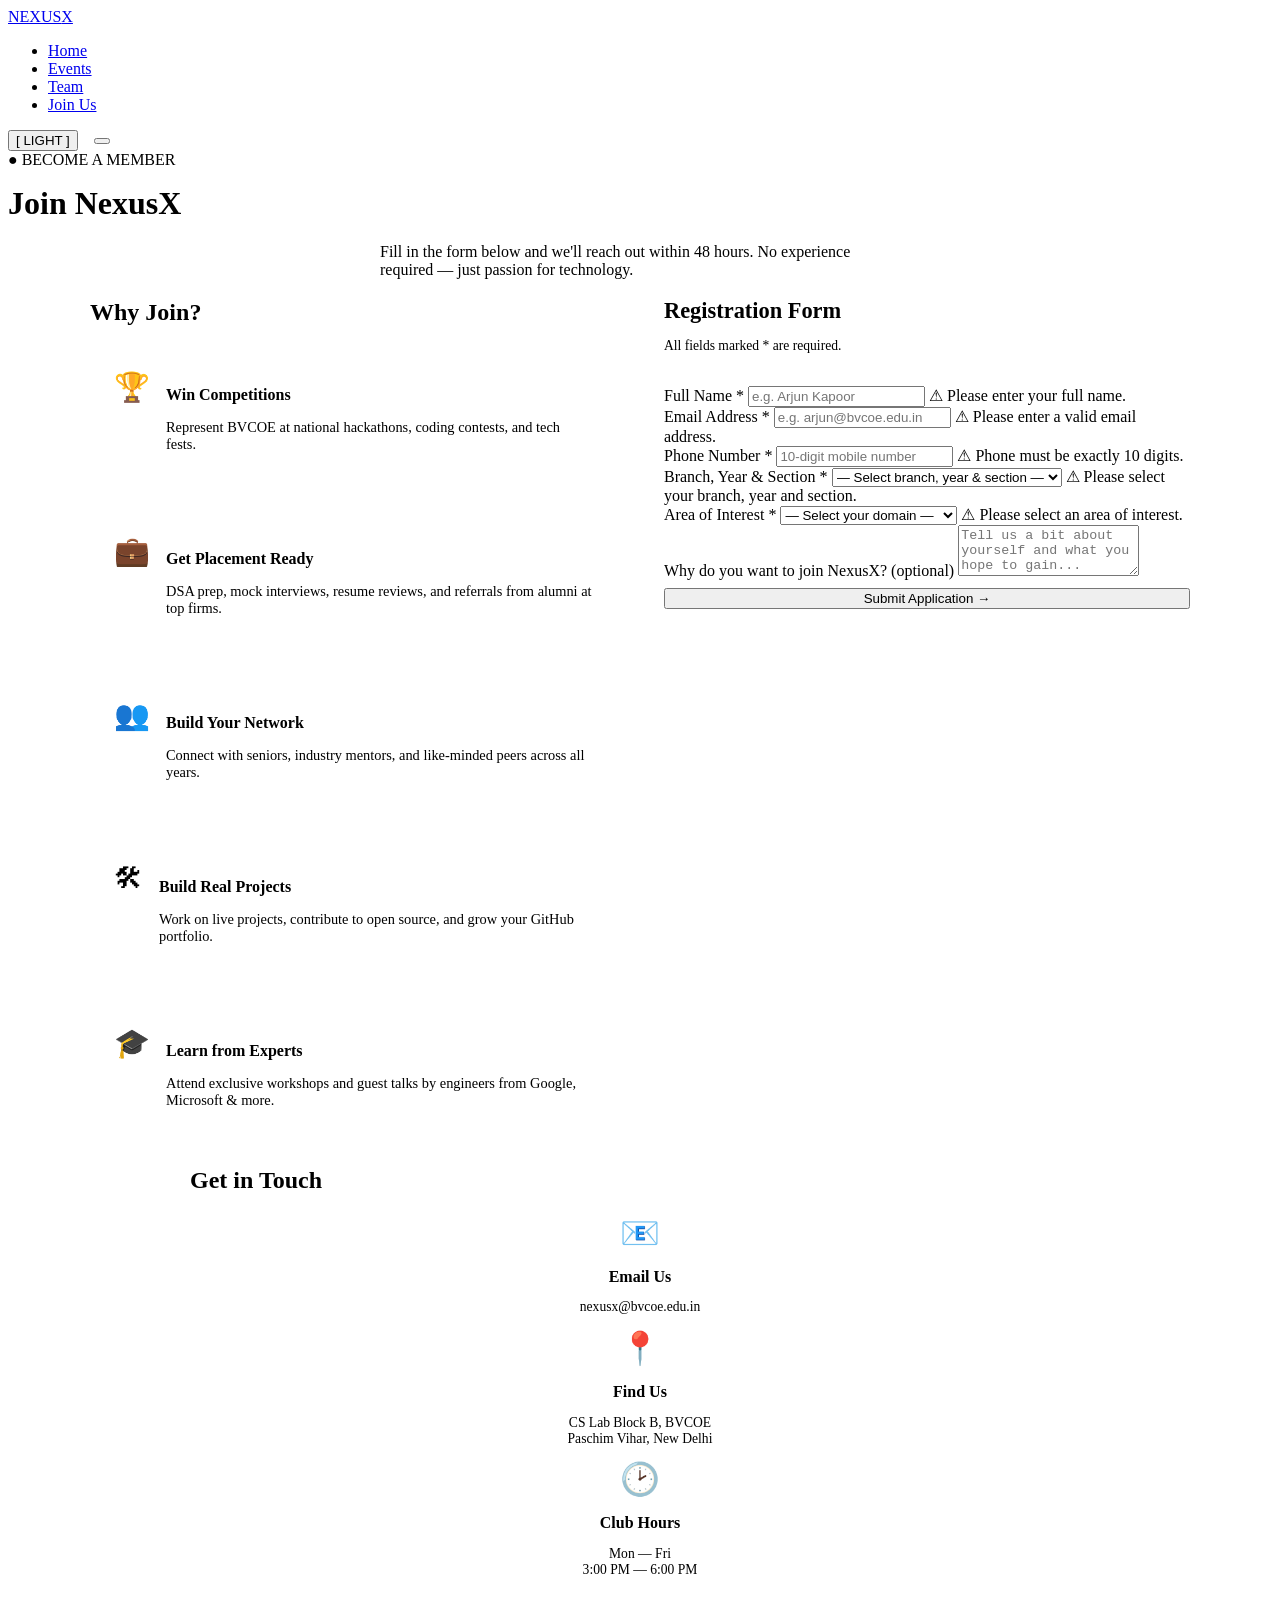
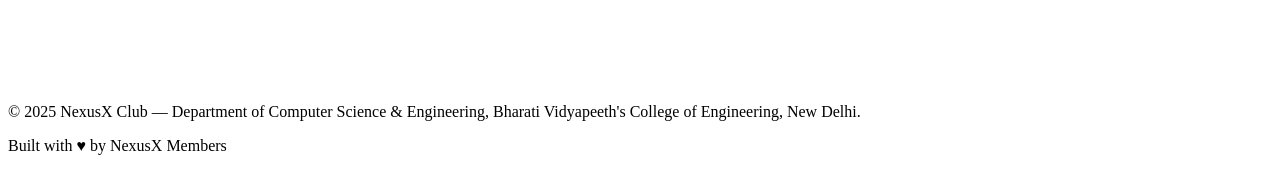
==== contact.html @ bff65c7a "Add files via upload" ====
<!DOCTYPE html>
<html lang="en">
<head>
  <meta charset="UTF-8" />
  <meta name="viewport" content="width=device-width, initial-scale=1.0" />
  <title>Join Us — NexusX Club | BVCOE</title>
  <link rel="stylesheet" href="css/style.css" />
</head>
<body>

  <!-- ========== NAVBAR ========== -->
  <nav class="navbar">
    <div class="nav-container">
      <a href="index.html" class="nav-logo">NEXUS<span style="color:var(--accent-purple)">X</span></a>

      <ul class="nav-links" id="navLinks">
        <li><a href="index.html">Home</a></li>
        <li><a href="events.html">Events</a></li>
        <li><a href="team.html">Team</a></li>
        <li><a href="contact.html" class="active">Join Us</a></li>
      </ul>

      <div style="display:flex; align-items:center; gap:1rem;">
        <button class="theme-toggle" id="themeToggle" onclick="toggleTheme()">[ LIGHT ]</button>
        <button class="hamburger" id="hamburger" onclick="toggleMenu()" aria-label="Menu">
          <span></span><span></span><span></span>
        </button>
      </div>
    </div>
  </nav>

  <!-- ========== PAGE HEADER ========== -->
  <div class="page-header">
    <div class="hero-badge">&#9679; BECOME A MEMBER</div>
    <h1 style="margin-top:1rem;">Join <span class="glow-text">NexusX</span></h1>
    <p style="max-width:520px; margin:1rem auto 0;">
      Fill in the form below and we'll reach out within 48 hours.
      No experience required — just passion for technology.
    </p>
  </div>

  <!-- ========== MAIN CONTENT ========== -->
  <section class="section">
    <div style="display:grid; grid-template-columns:1fr 1fr; gap:3rem;
                align-items:start; max-width:1100px; margin:0 auto;">

      <!-- LEFT: Info cards -->
      <div>
        <div class="section-title" style="text-align:left;">
          <h2>Why <span class="glow-text">Join?</span></h2>
          <div class="section-divider" style="margin-left:0;"></div>
        </div>

        <div style="display:flex; flex-direction:column; gap:1.2rem;">

          <div class="card reveal" style="display:flex; gap:1rem; align-items:flex-start; padding:1.5rem;">
            <div style="font-size:1.8rem; flex-shrink:0;">&#127942;</div>
            <div>
              <h3 style="color:var(--accent-cyan); font-size:1rem; margin-bottom:4px;">Win Competitions</h3>
              <p style="font-size:0.9rem;">Represent BVCOE at national hackathons, coding contests, and tech fests.</p>
            </div>
          </div>

          <div class="card reveal" style="display:flex; gap:1rem; align-items:flex-start; padding:1.5rem;">
            <div style="font-size:1.8rem; flex-shrink:0;">&#128188;</div>
            <div>
              <h3 style="color:var(--accent-purple); font-size:1rem; margin-bottom:4px;">Get Placement Ready</h3>
              <p style="font-size:0.9rem;">DSA prep, mock interviews, resume reviews, and referrals from alumni at top firms.</p>
            </div>
          </div>

          <div class="card reveal" style="display:flex; gap:1rem; align-items:flex-start; padding:1.5rem;">
            <div style="font-size:1.8rem; flex-shrink:0;">&#128101;</div>
            <div>
              <h3 style="color:var(--accent-green); font-size:1rem; margin-bottom:4px;">Build Your Network</h3>
              <p style="font-size:0.9rem;">Connect with seniors, industry mentors, and like-minded peers across all years.</p>
            </div>
          </div>

          <div class="card reveal" style="display:flex; gap:1rem; align-items:flex-start; padding:1.5rem;">
            <div style="font-size:1.8rem; flex-shrink:0;">&#128736;</div>
            <div>
              <h3 style="color:var(--accent-cyan); font-size:1rem; margin-bottom:4px;">Build Real Projects</h3>
              <p style="font-size:0.9rem;">Work on live projects, contribute to open source, and grow your GitHub portfolio.</p>
            </div>
          </div>

          <div class="card reveal" style="display:flex; gap:1rem; align-items:flex-start; padding:1.5rem;">
            <div style="font-size:1.8rem; flex-shrink:0;">&#127891;</div>
            <div>
              <h3 style="color:var(--accent-purple); font-size:1rem; margin-bottom:4px;">Learn from Experts</h3>
              <p style="font-size:0.9rem;">Attend exclusive workshops and guest talks by engineers from Google, Microsoft & more.</p>
            </div>
          </div>

        </div>
      </div>

      <!-- RIGHT: Registration Form -->
      <div class="reveal">
        <div class="form-wrapper" style="margin:0;">

          <div style="margin-bottom:2rem;">
            <h2 style="font-size:1.4rem; margin-bottom:0.3rem;">
              Registration <span class="glow-text">Form</span>
            </h2>
            <p style="font-size:0.85rem;">All fields marked * are required.</p>
          </div>

          <form id="joinForm" novalidate>

            <!-- Full Name -->
            <div class="form-group">
              <label for="fullName">Full Name *</label>
              <input type="text" id="fullName" placeholder="e.g. Arjun Kapoor" />
              <span class="error-msg" id="err-fullName">&#9888; Please enter your full name.</span>
            </div>

            <!-- Email -->
            <div class="form-group">
              <label for="email">Email Address *</label>
              <input type="email" id="email" placeholder="e.g. arjun@bvcoe.edu.in" />
              <span class="error-msg" id="err-email">&#9888; Please enter a valid email address.</span>
            </div>

            <!-- Phone -->
            <div class="form-group">
              <label for="phone">Phone Number *</label>
              <input type="tel" id="phone" placeholder="10-digit mobile number" maxlength="10" />
              <span class="error-msg" id="err-phone">&#9888; Phone must be exactly 10 digits.</span>
            </div>

            <!-- Branch & Section -->
            <div class="form-group">
              <label for="year">Branch, Year &amp; Section *</label>
              <select id="year">
                <option value="">— Select branch, year &amp; section —</option>

                <optgroup label="CSE">
                  <option value="CSE-1-1">CSE — 1st Year, Section 1</option>
                  <option value="CSE-1-2">CSE — 1st Year, Section 2</option>
                  <option value="CSE-2-1">CSE — 2nd Year, Section 1</option>
                  <option value="CSE-2-2">CSE — 2nd Year, Section 2</option>
                  <option value="CSE-3-1">CSE — 3rd Year, Section 1</option>
                  <option value="CSE-3-2">CSE — 3rd Year, Section 2</option>
                  <option value="CSE-4-1">CSE — 4th Year, Section 1</option>
                  <option value="CSE-4-2">CSE — 4th Year, Section 2</option>
                </optgroup>

                <optgroup label="IT">
                  <option value="IT-1-1">IT — 1st Year, Section 1</option>
                  <option value="IT-1-2">IT — 1st Year, Section 2</option>
                  <option value="IT-2-1">IT — 2nd Year, Section 1</option>
                  <option value="IT-2-2">IT — 2nd Year, Section 2</option>
                  <option value="IT-3-1">IT — 3rd Year, Section 1</option>
                  <option value="IT-3-2">IT — 3rd Year, Section 2</option>
                  <option value="IT-4-1">IT — 4th Year, Section 1</option>
                  <option value="IT-4-2">IT — 4th Year, Section 2</option>
                </optgroup>

                <optgroup label="ECE">
                  <option value="ECE-1-1">ECE — 1st Year, Section 1</option>
                  <option value="ECE-1-2">ECE — 1st Year, Section 2</option>
                  <option value="ECE-2-1">ECE — 2nd Year, Section 1</option>
                  <option value="ECE-2-2">ECE — 2nd Year, Section 2</option>
                  <option value="ECE-3-1">ECE — 3rd Year, Section 1</option>
                  <option value="ECE-3-2">ECE — 3rd Year, Section 2</option>
                  <option value="ECE-4-1">ECE — 4th Year, Section 1</option>
                  <option value="ECE-4-2">ECE — 4th Year, Section 2</option>
                </optgroup>

                <optgroup label="ICE">
                  <option value="ICE-1-1">ICE — 1st Year, Section 1</option>
                  <option value="ICE-1-2">ICE — 1st Year, Section 2</option>
                  <option value="ICE-2-1">ICE — 2nd Year, Section 1</option>
                  <option value="ICE-2-2">ICE — 2nd Year, Section 2</option>
                  <option value="ICE-3-1">ICE — 3rd Year, Section 1</option>
                  <option value="ICE-3-2">ICE — 3rd Year, Section 2</option>
                  <option value="ICE-4-1">ICE — 4th Year, Section 1</option>
                  <option value="ICE-4-2">ICE — 4th Year, Section 2</option>
                </optgroup>

              </select>
              <span class="error-msg" id="err-year">&#9888; Please select your branch, year and section.</span>
            </div>

            <!-- Area of Interest -->
            <div class="form-group">
              <label for="interest">Area of Interest *</label>
              <select id="interest">
                <option value="">— Select your domain —</option>
                <option value="web">Web Development</option>
                <option value="ml">Artificial Intelligence / ML</option>
                <option value="cyber">Cybersecurity</option>
                <option value="cloud">Cloud Computing</option>
                <option value="app">App Development</option>
                <option value="cp">Competitive Programming</option>
                <option value="design">UI/UX Design</option>
                <option value="other">Other / Exploring</option>
              </select>
              <span class="error-msg" id="err-interest">&#9888; Please select an area of interest.</span>
            </div>

            <!-- Why Join -->
            <div class="form-group">
              <label for="message">Why do you want to join NexusX? (optional)</label>
              <textarea id="message" rows="3"
                placeholder="Tell us a bit about yourself and what you hope to gain..."></textarea>
            </div>

            <!-- Submit -->
            <button type="submit" class="btn btn-primary" style="width:100%; margin-top:0.5rem;">
              Submit Application &#8594;
            </button>

          </form>

          <!-- Success Message -->
          <div id="successMsg" style="display:none; text-align:center; padding:2rem 0;">
            <div style="font-size:3rem; margin-bottom:1rem;">&#9989;</div>
            <h3 style="color:var(--accent-green); margin-bottom:0.75rem;">
              Application Received!
            </h3>
            <p style="font-size:0.95rem;">
              Welcome aboard, <strong id="successName"></strong>!
              We'll reach out to your email within 48 hours.
            </p>
            <button onclick="resetForm()" class="btn btn-secondary"
                    style="margin-top:1.5rem;">
              Submit Another
            </button>
          </div>

        </div>
      </div>

    </div>
  </section>

  <!-- ========== CONTACT INFO ========== -->
  <section style="position:relative; z-index:1; padding:0 2rem 6rem;">
    <div style="max-width:900px; margin:0 auto;">
      <div class="section-title reveal">
        <h2>Get in <span class="glow-text">Touch</span></h2>
        <div class="section-divider"></div>
      </div>

      <div class="grid-3">

        <div class="card reveal" style="text-align:center;">
          <div style="font-size:2rem; margin-bottom:0.75rem;">&#128231;</div>
          <h3 style="color:var(--accent-cyan); font-size:1rem; margin-bottom:0.5rem;">Email Us</h3>
          <p style="font-family:var(--font-mono); font-size:0.85rem;">
            nexusx@bvcoe.edu.in
          </p>
        </div>

        <div class="card reveal" style="text-align:center;">
          <div style="font-size:2rem; margin-bottom:0.75rem;">&#128205;</div>
          <h3 style="color:var(--accent-purple); font-size:1rem; margin-bottom:0.5rem;">Find Us</h3>
          <p style="font-family:var(--font-mono); font-size:0.85rem;">
            CS Lab Block B, BVCOE<br />Paschim Vihar, New Delhi
          </p>
        </div>

        <div class="card reveal" style="text-align:center;">
          <div style="font-size:2rem; margin-bottom:0.75rem;">&#128337;</div>
          <h3 style="color:var(--accent-green); font-size:1rem; margin-bottom:0.5rem;">Club Hours</h3>
          <p style="font-family:var(--font-mono); font-size:0.85rem;">
            Mon — Fri<br />3:00 PM — 6:00 PM
          </p>
        </div>

      </div>
    </div>
  </section>

  <!-- ========== FOOTER ========== -->
  <footer>
    <p>
      &copy; 2025 <span>NexusX Club</span> &mdash;
      Department of Computer Science &amp; Engineering,
      Bharati Vidyapeeth's College of Engineering, New Delhi.
    </p>
    <p style="margin-top:0.5rem;">Built with <span>&#9829;</span> by NexusX Members</p>
  </footer>

  <!-- ========== SCRIPTS ========== -->
  <script src="js/script.js"></script>

  <script>

    const emailRegex = /^[^\s@]+@[^\s@]+\.[^\s@]+$/;
    const phoneRegex = /^[0-9]{10}$/;

    function showError(fieldId, errId) {
      document.getElementById(fieldId).classList.add('invalid');
      document.getElementById(errId).classList.add('show');
    }

    function clearError(fieldId, errId) {
      document.getElementById(fieldId).classList.remove('invalid');
      document.getElementById(errId).classList.remove('show');
    }

    /* Live validation */
    ['fullName', 'email', 'phone', 'year', 'interest'].forEach(id => {
      const el = document.getElementById(id);
      el.addEventListener('input',  () => clearError(id, 'err-' + id));
      el.addEventListener('change', () => clearError(id, 'err-' + id));
    });

    /* Only digits in phone */
    document.getElementById('phone').addEventListener('keypress', (e) => {
      if (!/[0-9]/.test(e.key)) e.preventDefault();
    });

    /* Form submit */
    document.getElementById('joinForm').addEventListener('submit', function(e) {
      e.preventDefault();

      const name     = document.getElementById('fullName').value.trim();
      const email    = document.getElementById('email').value.trim();
      const phone    = document.getElementById('phone').value.trim();
      const year     = document.getElementById('year').value;
      const interest = document.getElementById('interest').value;

      let valid = true;

      if (name.length < 2)          { showError('fullName', 'err-fullName'); valid = false; }
      else                           { clearError('fullName', 'err-fullName'); }

      if (!emailRegex.test(email))   { showError('email', 'err-email'); valid = false; }
      else                           { clearError('email', 'err-email'); }

      if (!phoneRegex.test(phone))   { showError('phone', 'err-phone'); valid = false; }
      else                           { clearError('phone', 'err-phone'); }

      if (!year)                     { showError('year', 'err-year'); valid = false; }
      else                           { clearError('year', 'err-year'); }

      if (!interest)                 { showError('interest', 'err-interest'); valid = false; }
      else                           { clearError('interest', 'err-interest'); }

      if (valid) {
        document.getElementById('joinForm').style.display = 'none';
        document.getElementById('successName').textContent = name;
        document.getElementById('successMsg').style.display = 'block';
      }
    });

    /* Reset */
    function resetForm() {
      document.getElementById('joinForm').reset();
      document.getElementById('joinForm').style.display = 'block';
      document.getElementById('successMsg').style.display = 'none';
      ['fullName','email','phone','year','interest'].forEach(id => {
        clearError(id, 'err-' + id);
      });
    }

    /* Scroll Reveal */
    const revealObserver = new IntersectionObserver((entries) => {
      entries.forEach(entry => {
        if (entry.isIntersecting) entry.target.classList.add('visible');
      });
    }, { threshold: 0.1 });

    document.querySelectorAll('.reveal').forEach(el => revealObserver.observe(el));

    /* Responsive layout */
    function checkLayout() {
      const grid = document.querySelector('.section > div[style*="grid-template-columns"]');
      if (!grid) return;
      grid.style.gridTemplateColumns = window.innerWidth < 768 ? '1fr' : '1fr 1fr';
    }

    window.addEventListener('resize', checkLayout);
    checkLayout();

  </script>

</body>
</html>
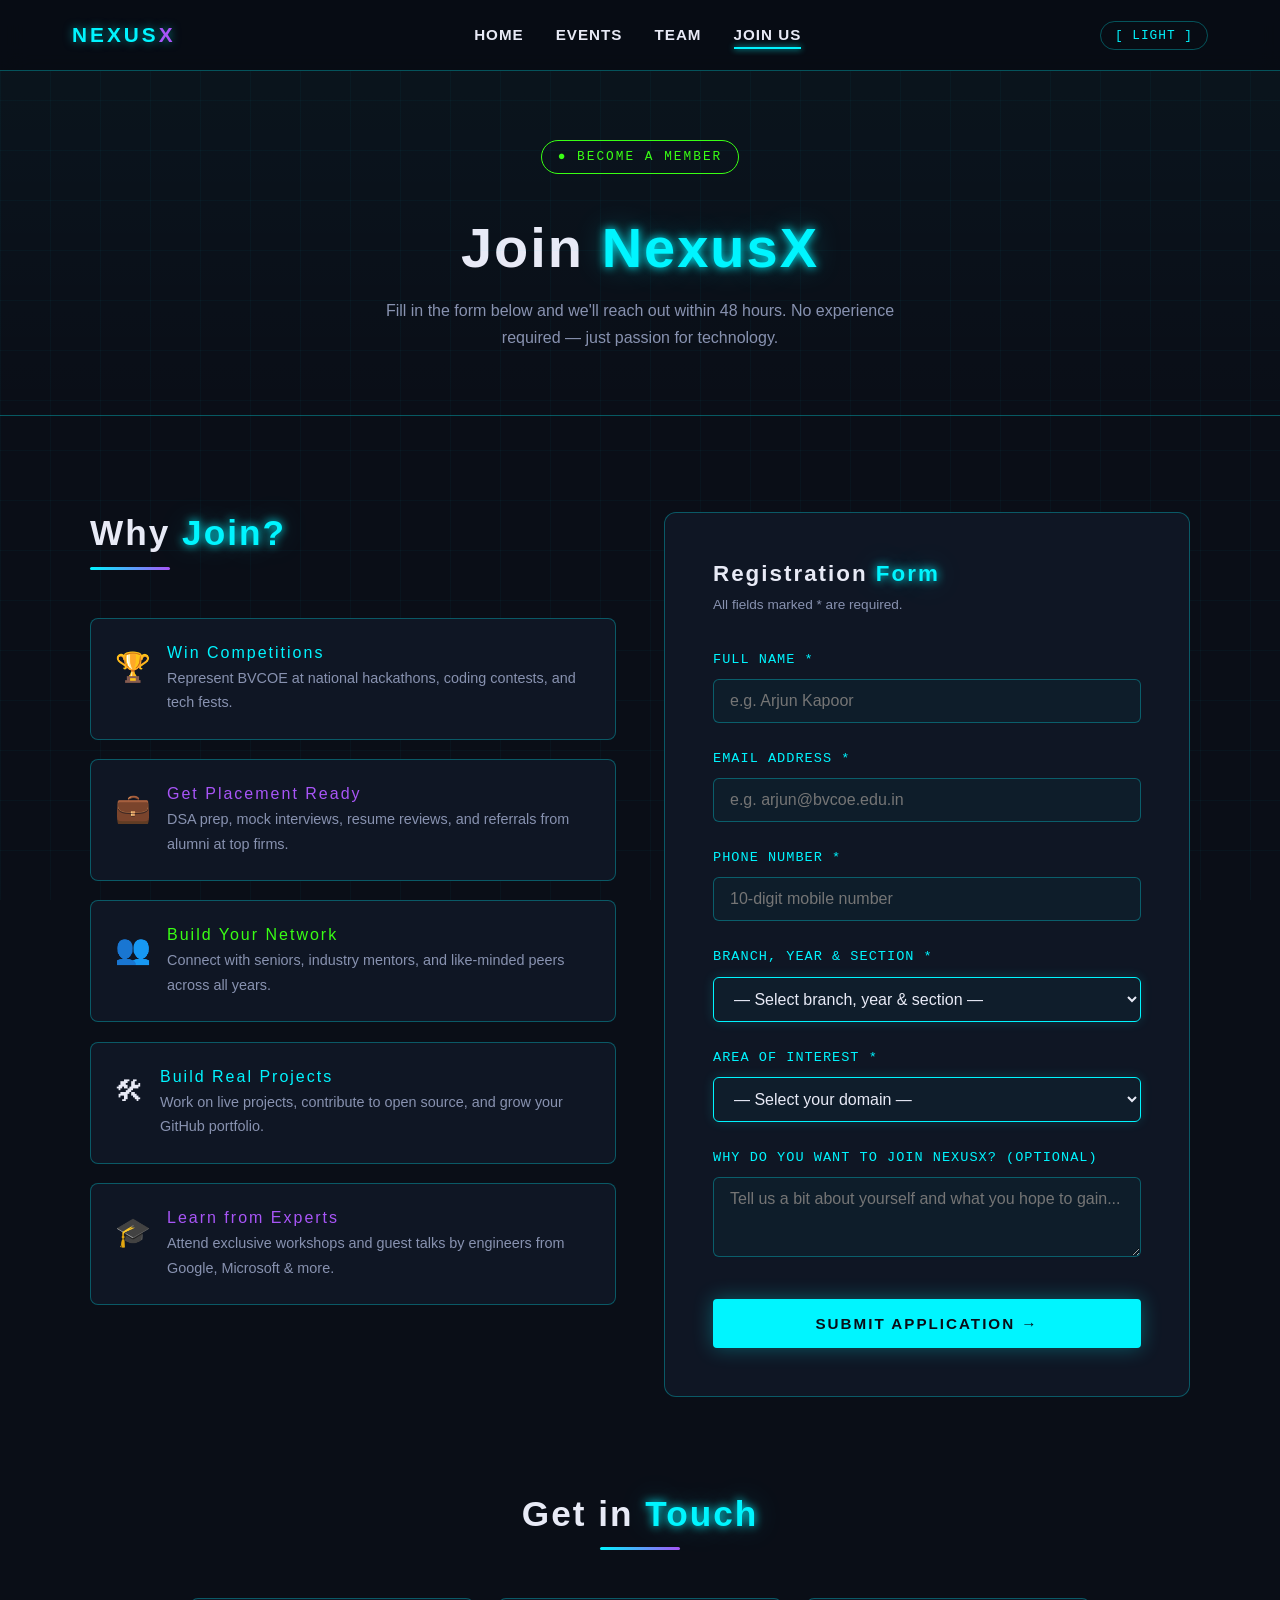
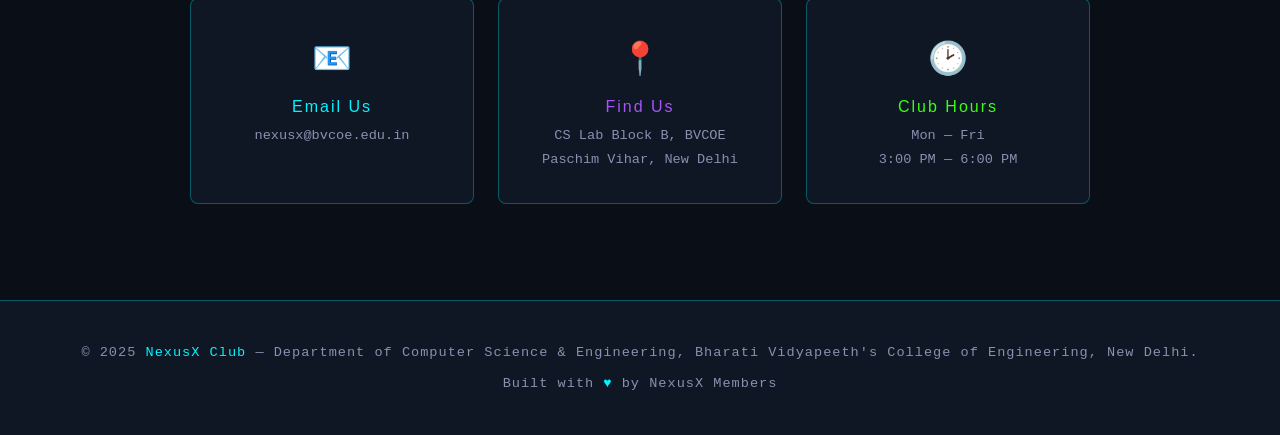
==== commit 019486b5: "Update contact.html" ====
--- a/contact.html
+++ b/contact.html
@@ -4,7 +4,7 @@
   <meta charset="UTF-8" />
   <meta name="viewport" content="width=device-width, initial-scale=1.0" />
   <title>Join Us — NexusX Club | BVCOE</title>
-  <link rel="stylesheet" href="css/style.css" />
+  <link rel="stylesheet" href="style.css" />
 </head>
 <body>
 
@@ -286,7 +286,7 @@
   </footer>
 
   <!-- ========== SCRIPTS ========== -->
-  <script src="js/script.js"></script>
+  <script src="script.js"></script>
 
   <script>
 
@@ -381,4 +381,4 @@
   </script>
 
 </body>
-</html>+</html>
--- a/style.css
+++ b/style.css
@@ -0,0 +1,623 @@
+/* =============================================
+   TECH CLUB PORTAL — style.css
+   Bharati Vidyapeeth's College of Engineering
+   ============================================= */
+
+/* ---- Google Fonts ---- */
+@import url('https://fonts.googleapis.com/css2?family=Orbitron:wght@400;700;900&family=Rajdhani:wght@300;400;600;700&family=Share+Tech+Mono&display=swap');
+
+/* ---- CSS Variables (Color Theme) ---- */
+:root {
+  --bg-dark:        #0a0e17;
+  --bg-card:        #0f1624;
+  --bg-nav:         #080c14ee;
+  --accent-cyan:    #00f5ff;
+  --accent-purple:  #a855f7;
+  --accent-green:   #39ff14;
+  --text-primary:   #e8eaf6;
+  --text-secondary: #8892b0;
+  --border-glow:    rgba(0, 245, 255, 0.3);
+  --font-display:   'Orbitron', sans-serif;
+  --font-body:      'Rajdhani', sans-serif;
+  --font-mono:      'Share Tech Mono', monospace;
+  --transition:     all 0.3s ease;
+}
+
+/* Light theme variables */
+body.light-mode {
+  --bg-dark:        #f0f4ff;
+  --bg-card:        #ffffff;
+  --bg-nav:         #ffffffee;
+  --accent-cyan:    #0077cc;
+  --accent-purple:  #7c3aed;
+  --accent-green:   #16a34a;
+  --text-primary:   #1a1a2e;
+  --text-secondary: #4a5568;
+  --border-glow:    rgba(0, 119, 204, 0.3);
+}
+
+/* ---- Reset & Base ---- */
+*, *::before, *::after {
+  margin: 0;
+  padding: 0;
+  box-sizing: border-box;
+}
+
+html {
+  scroll-behavior: smooth;
+}
+
+body {
+  background-color: var(--bg-dark);
+  color: var(--text-primary);
+  font-family: var(--font-body);
+  font-size: 17px;
+  line-height: 1.7;
+  transition: background-color 0.4s ease, color 0.4s ease;
+  overflow-x: hidden;
+}
+
+/* Animated grid background */
+body::before {
+  content: '';
+  position: fixed;
+  top: 0; left: 0;
+  width: 100%; height: 100%;
+  background-image:
+    linear-gradient(rgba(0,245,255,0.03) 1px, transparent 1px),
+    linear-gradient(90deg, rgba(0,245,255,0.03) 1px, transparent 1px);
+  background-size: 50px 50px;
+  pointer-events: none;
+  z-index: 0;
+}
+
+body.light-mode::before {
+  background-image:
+    linear-gradient(rgba(0,119,204,0.05) 1px, transparent 1px),
+    linear-gradient(90deg, rgba(0,119,204,0.05) 1px, transparent 1px);
+}
+
+/* All content sits above the grid */
+main, header, footer, section {
+  position: relative;
+  z-index: 1;
+}
+
+/* ---- Typography ---- */
+h1, h2, h3, h4 {
+  font-family: var(--font-display);
+  letter-spacing: 2px;
+  line-height: 1.2;
+}
+
+h1 { font-size: clamp(2rem, 5vw, 3.5rem); font-weight: 900; }
+h2 { font-size: clamp(1.4rem, 3vw, 2.2rem); font-weight: 700; }
+h3 { font-size: clamp(1.1rem, 2vw, 1.5rem); font-weight: 400; }
+
+p { font-size: 1rem; color: var(--text-secondary); }
+
+a { text-decoration: none; color: var(--accent-cyan); transition: var(--transition); }
+a:hover { color: var(--accent-purple); }
+
+/* ---- Glowing text utility ---- */
+.glow-text {
+  color: var(--accent-cyan);
+  text-shadow: 0 0 10px var(--accent-cyan), 0 0 30px rgba(0,245,255,0.3);
+}
+
+body.light-mode .glow-text {
+  text-shadow: none;
+}
+
+/* ---- NAVBAR ---- */
+.navbar {
+  position: fixed;
+  top: 0; left: 0;
+  width: 100%;
+  background: var(--bg-nav);
+  backdrop-filter: blur(12px);
+  -webkit-backdrop-filter: blur(12px);
+  border-bottom: 1px solid var(--border-glow);
+  z-index: 1000;
+  transition: var(--transition);
+}
+
+.nav-container {
+  max-width: 1200px;
+  margin: 0 auto;
+  padding: 0 2rem;
+  height: 70px;
+  display: flex;
+  align-items: center;
+  justify-content: space-between;
+}
+
+.nav-logo {
+  font-family: var(--font-display);
+  font-size: 1.3rem;
+  font-weight: 900;
+  color: var(--accent-cyan);
+  letter-spacing: 3px;
+  text-shadow: 0 0 10px rgba(0,245,255,0.5);
+}
+
+body.light-mode .nav-logo {
+  text-shadow: none;
+}
+
+.nav-links {
+  display: flex;
+  align-items: center;
+  gap: 2rem;
+  list-style: none;
+}
+
+.nav-links a {
+  font-family: var(--font-body);
+  font-weight: 600;
+  font-size: 0.95rem;
+  color: var(--text-primary);
+  letter-spacing: 1px;
+  text-transform: uppercase;
+  padding: 6px 0;
+  position: relative;
+}
+
+.nav-links a::after {
+  content: '';
+  position: absolute;
+  bottom: 0; left: 0;
+  width: 0; height: 2px;
+  background: var(--accent-cyan);
+  transition: width 0.3s ease;
+  box-shadow: 0 0 6px var(--accent-cyan);
+}
+
+.nav-links a:hover::after,
+.nav-links a.active::after { width: 100%; }
+.nav-links a:hover { color: var(--accent-cyan); }
+
+/* Theme toggle button */
+.theme-toggle {
+  background: transparent;
+  border: 1px solid var(--border-glow);
+  border-radius: 50px;
+  padding: 6px 14px;
+  cursor: pointer;
+  font-family: var(--font-mono);
+  font-size: 0.8rem;
+  color: var(--accent-cyan);
+  transition: var(--transition);
+  letter-spacing: 1px;
+}
+
+.theme-toggle:hover {
+  background: var(--accent-cyan);
+  color: var(--bg-dark);
+  box-shadow: 0 0 15px var(--accent-cyan);
+}
+
+/* Hamburger menu (mobile) */
+.hamburger {
+  display: none;
+  flex-direction: column;
+  gap: 5px;
+  cursor: pointer;
+  background: none;
+  border: none;
+  padding: 4px;
+}
+
+.hamburger span {
+  display: block;
+  width: 25px;
+  height: 2px;
+  background: var(--accent-cyan);
+  transition: var(--transition);
+  border-radius: 2px;
+}
+
+/* ---- HERO SECTION (index.html) ---- */
+.hero {
+  min-height: 100vh;
+  display: flex;
+  align-items: center;
+  justify-content: center;
+  text-align: center;
+  padding: 120px 2rem 4rem;
+}
+
+.hero-content { max-width: 800px; }
+
+.hero-badge {
+  display: inline-block;
+  font-family: var(--font-mono);
+  font-size: 0.8rem;
+  color: var(--accent-green);
+  border: 1px solid var(--accent-green);
+  padding: 5px 16px;
+  border-radius: 50px;
+  letter-spacing: 2px;
+  margin-bottom: 1.5rem;
+  animation: pulse 2s infinite;
+}
+
+@keyframes pulse {
+  0%, 100% { box-shadow: 0 0 0 0 rgba(57,255,20,0.3); }
+  50%       { box-shadow: 0 0 0 8px rgba(57,255,20,0); }
+}
+
+.hero h1 { margin-bottom: 1.5rem; }
+
+.hero h1 .line2 {
+  display: block;
+  color: var(--accent-purple);
+  text-shadow: 0 0 20px rgba(168,85,247,0.5);
+}
+
+body.light-mode .hero h1 .line2 { text-shadow: none; }
+
+.hero p {
+  font-size: 1.15rem;
+  margin-bottom: 2.5rem;
+  max-width: 560px;
+  margin-left: auto;
+  margin-right: auto;
+}
+
+/* ---- BUTTONS ---- */
+.btn {
+  display: inline-block;
+  font-family: var(--font-body);
+  font-weight: 700;
+  font-size: 0.95rem;
+  letter-spacing: 2px;
+  text-transform: uppercase;
+  padding: 14px 36px;
+  border-radius: 4px;
+  cursor: pointer;
+  transition: var(--transition);
+  border: 2px solid transparent;
+}
+
+.btn-primary {
+  background: var(--accent-cyan);
+  color: #0a0e17;
+  border-color: var(--accent-cyan);
+  box-shadow: 0 0 20px rgba(0,245,255,0.3);
+}
+
+.btn-primary:hover {
+  background: transparent;
+  color: var(--accent-cyan);
+  box-shadow: 0 0 30px rgba(0,245,255,0.5);
+}
+
+.btn-secondary {
+  background: transparent;
+  color: var(--accent-purple);
+  border-color: var(--accent-purple);
+}
+
+.btn-secondary:hover {
+  background: var(--accent-purple);
+  color: #fff;
+  box-shadow: 0 0 30px rgba(168,85,247,0.4);
+}
+
+.btn-group {
+  display: flex;
+  gap: 1rem;
+  justify-content: center;
+  flex-wrap: wrap;
+}
+
+/* ---- SECTION LAYOUT ---- */
+.section {
+  padding: 6rem 2rem;
+  max-width: 1200px;
+  margin: 0 auto;
+}
+
+.section-title {
+  text-align: center;
+  margin-bottom: 1rem;
+}
+
+.section-title h2 { color: var(--text-primary); }
+
+.section-divider {
+  width: 80px;
+  height: 3px;
+  background: linear-gradient(90deg, var(--accent-cyan), var(--accent-purple));
+  margin: 0.75rem auto 3rem;
+  border-radius: 2px;
+}
+
+/* ---- CARDS ---- */
+.card {
+  background: var(--bg-card);
+  border: 1px solid var(--border-glow);
+  border-radius: 8px;
+  padding: 2rem;
+  transition: var(--transition);
+  position: relative;
+  overflow: hidden;
+}
+
+.card::before {
+  content: '';
+  position: absolute;
+  top: 0; left: 0;
+  width: 3px; height: 100%;
+  background: linear-gradient(180deg, var(--accent-cyan), var(--accent-purple));
+  opacity: 0;
+  transition: var(--transition);
+}
+
+.card:hover {
+  border-color: var(--accent-cyan);
+  transform: translateY(-6px);
+  box-shadow: 0 10px 40px rgba(0,245,255,0.1);
+}
+
+.card:hover::before { opacity: 1; }
+
+/* ---- GRID LAYOUTS ---- */
+.grid-2 {
+  display: grid;
+  grid-template-columns: repeat(auto-fit, minmax(280px, 1fr));
+  gap: 2rem;
+}
+
+.grid-3 {
+  display: grid;
+  grid-template-columns: repeat(auto-fit, minmax(260px, 1fr));
+  gap: 1.5rem;
+}
+
+.grid-4 {
+  display: grid;
+  grid-template-columns: repeat(auto-fit, minmax(220px, 1fr));
+  gap: 1.5rem;
+}
+
+/* ---- FORM STYLES (contact.html) ---- */
+.form-wrapper {
+  max-width: 640px;
+  margin: 0 auto;
+  background: var(--bg-card);
+  border: 1px solid var(--border-glow);
+  border-radius: 12px;
+  padding: 3rem;
+}
+
+.form-group {
+  margin-bottom: 1.5rem;
+}
+
+.form-group label {
+  display: block;
+  font-family: var(--font-mono);
+  font-size: 0.85rem;
+  color: var(--accent-cyan);
+  letter-spacing: 1px;
+  margin-bottom: 8px;
+  text-transform: uppercase;
+}
+
+.form-group input,
+.form-group select,
+.form-group textarea {
+  width: 100%;
+  background: rgba(0,245,255,0.03);
+  border: 1px solid var(--border-glow);
+  border-radius: 6px;
+  padding: 12px 16px;
+  color: var(--text-primary);
+  font-family: var(--font-body);
+  font-size: 1rem;
+  transition: var(--transition);
+  outline: none;
+}
+
+body.light-mode .form-group input,
+body.light-mode .form-group select,
+body.light-mode .form-group textarea {
+  background: #f8faff;
+}
+
+.form-group input:focus,
+.form-group select,
+.form-group textarea:focus {
+  border-color: var(--accent-cyan);
+  box-shadow: 0 0 12px rgba(0,245,255,0.15);
+}
+
+.form-group select option {
+  background: var(--bg-card);
+  color: var(--text-primary);
+}
+
+.error-msg {
+  display: none;
+  font-family: var(--font-mono);
+  font-size: 0.78rem;
+  color: #ff4d6d;
+  margin-top: 6px;
+  letter-spacing: 0.5px;
+}
+
+.error-msg.show { display: block; }
+
+.form-group input.invalid,
+.form-group select.invalid,
+.form-group textarea.invalid {
+  border-color: #ff4d6d;
+  box-shadow: 0 0 8px rgba(255,77,109,0.2);
+}
+
+/* ---- FOOTER ---- */
+footer {
+  background: var(--bg-card);
+  border-top: 1px solid var(--border-glow);
+  text-align: center;
+  padding: 2.5rem 2rem;
+  position: relative;
+  z-index: 1;
+}
+
+footer p {
+  font-family: var(--font-mono);
+  font-size: 0.85rem;
+  color: var(--text-secondary);
+  letter-spacing: 1px;
+}
+
+footer span { color: var(--accent-cyan); }
+
+/* ---- STAT COUNTER CARDS ---- */
+.stat-card {
+  text-align: center;
+  padding: 2rem;
+}
+
+.stat-number {
+  font-family: var(--font-display);
+  font-size: 3rem;
+  font-weight: 900;
+  color: var(--accent-cyan);
+  text-shadow: 0 0 20px rgba(0,245,255,0.4);
+  line-height: 1;
+}
+
+body.light-mode .stat-number { text-shadow: none; }
+
+.stat-label {
+  font-family: var(--font-mono);
+  font-size: 0.85rem;
+  color: var(--text-secondary);
+  letter-spacing: 2px;
+  margin-top: 0.5rem;
+  text-transform: uppercase;
+}
+
+/* ---- EVENT CARD BADGE ---- */
+.event-badge {
+  display: inline-block;
+  font-family: var(--font-mono);
+  font-size: 0.75rem;
+  padding: 3px 12px;
+  border-radius: 50px;
+  letter-spacing: 1px;
+  margin-bottom: 0.75rem;
+}
+
+.badge-upcoming {
+  background: rgba(57,255,20,0.1);
+  color: var(--accent-green);
+  border: 1px solid rgba(57,255,20,0.3);
+}
+
+.badge-past {
+  background: rgba(136,146,176,0.1);
+  color: var(--text-secondary);
+  border: 1px solid rgba(136,146,176,0.3);
+}
+
+/* ---- TEAM CARD ---- */
+.team-card {
+  text-align: center;
+}
+
+.team-avatar {
+  width: 90px;
+  height: 90px;
+  border-radius: 50%;
+  background: linear-gradient(135deg, var(--accent-cyan), var(--accent-purple));
+  margin: 0 auto 1rem;
+  display: flex;
+  align-items: center;
+  justify-content: center;
+  font-family: var(--font-display);
+  font-size: 1.6rem;
+  font-weight: 700;
+  color: #0a0e17;
+  letter-spacing: 1px;
+}
+
+.team-name {
+  font-family: var(--font-body);
+  font-size: 1.1rem;
+  font-weight: 700;
+  color: var(--text-primary);
+  margin-bottom: 4px;
+}
+
+.team-role {
+  font-family: var(--font-mono);
+  font-size: 0.8rem;
+  color: var(--accent-cyan);
+  letter-spacing: 1px;
+}
+
+/* ---- PAGE HEADER (inner pages) ---- */
+.page-header {
+  padding: 140px 2rem 4rem;
+  text-align: center;
+  border-bottom: 1px solid var(--border-glow);
+  background: linear-gradient(180deg, rgba(0,245,255,0.03) 0%, transparent 100%);
+}
+
+/* ---- SCROLL REVEAL ANIMATION ---- */
+.reveal {
+  opacity: 0;
+  transform: translateY(30px);
+  transition: opacity 0.6s ease, transform 0.6s ease;
+}
+
+.reveal.visible {
+  opacity: 1;
+  transform: translateY(0);
+}
+
+/* ---- MOBILE NAV (open state) ---- */
+.nav-links.open {
+  display: flex;
+  flex-direction: column;
+  position: absolute;
+  top: 70px; left: 0;
+  width: 100%;
+  background: var(--bg-nav);
+  backdrop-filter: blur(12px);
+  border-bottom: 1px solid var(--border-glow);
+  padding: 1.5rem 2rem;
+  gap: 1.2rem;
+}
+
+/* ---- RESPONSIVE ---- */
+@media (max-width: 768px) {
+  .hamburger { display: flex; }
+
+  .nav-links {
+    display: none;
+  }
+
+  .nav-container {
+    position: relative;
+  }
+
+  .hero { padding-top: 100px; }
+
+  .form-wrapper { padding: 2rem 1.5rem; }
+
+  .section { padding: 4rem 1.5rem; }
+
+  .stat-number { font-size: 2.2rem; }
+}
+
+@media (max-width: 480px) {
+  .btn { padding: 12px 24px; font-size: 0.85rem; }
+  .grid-3, .grid-4 { grid-template-columns: 1fr; }
+  h1 { font-size: 1.8rem; }
+}
